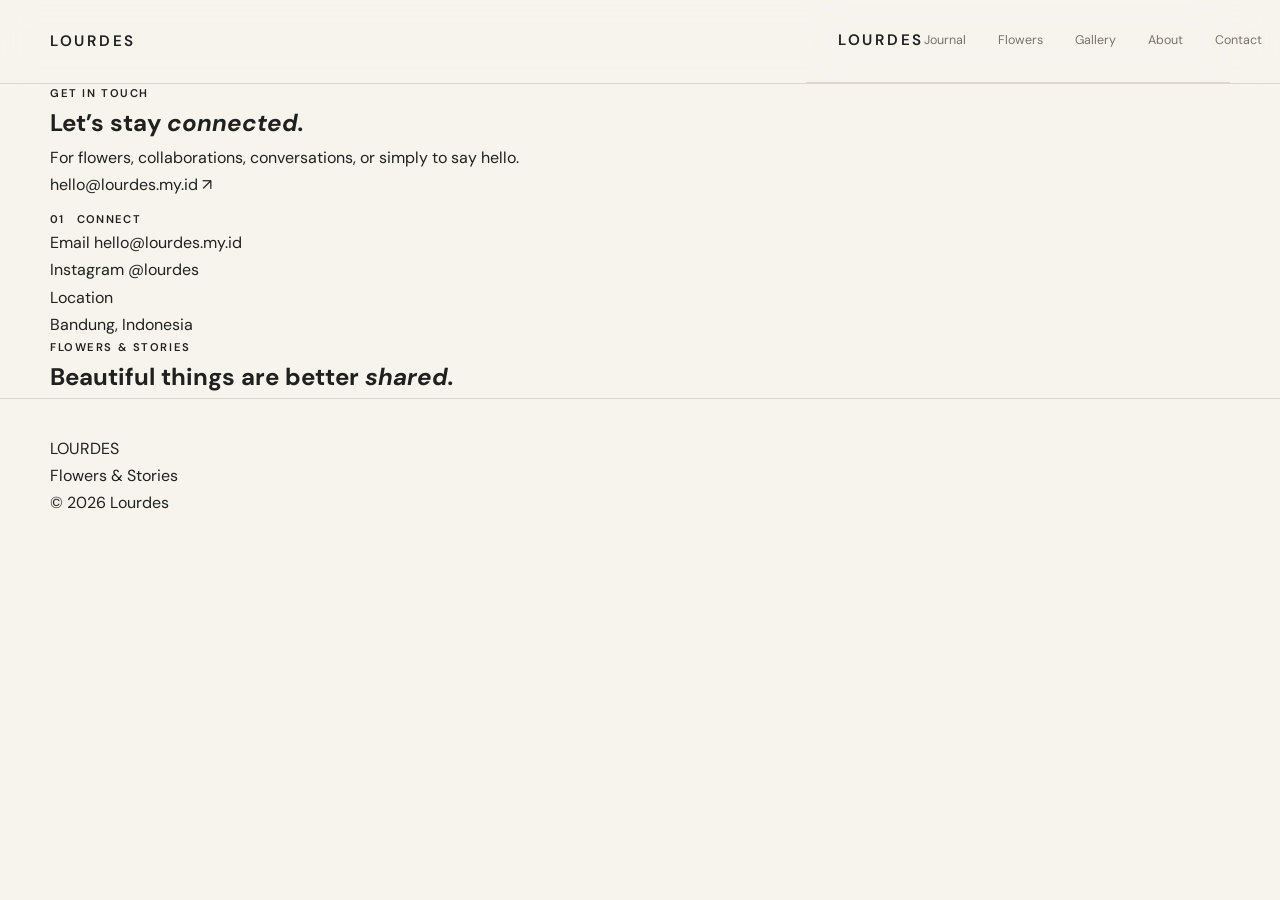
==== pages/contact.html @ 9a00e255 "Build Lourdes website pages and SEO" ====
<!DOCTYPE html>
<html lang="en">
<head>
    <meta charset="UTF-8">
    <meta name="viewport" content="width=device-width, initial-scale=1.0">

    <title>Contact — Lourdes | Flowers & Stories</title>

    <meta
        name="description"
        content="Get in touch with Lourdes for flowers, collaborations, conversations, or simply to say hello."
    >

    <meta
        name="robots"
        content="index, follow"
    >

    <meta
        name="theme-color"
        content="#F7F4EE"
    >

    <link
        rel="canonical"
        href="https://lourdes.my.id/pages/contact.html"
    >

    <!-- Open Graph -->
    <meta property="og:type" content="website">

    <meta
        property="og:title"
        content="Contact — Lourdes | Flowers & Stories"
    >

    <meta
        property="og:description"
        content="Get in touch with Lourdes for flowers, collaborations, conversations, or simply to say hello."
    >

    <meta
        property="og:url"
        content="https://lourdes.my.id/pages/contact.html"
    >

    <meta
        property="og:site_name"
        content="Lourdes"
    >

    <!-- Google Fonts -->
    <link rel="preconnect" href="https://fonts.googleapis.com">
    <link rel="preconnect" href="https://fonts.gstatic.com" crossorigin>

    <link
        href="https://fonts.googleapis.com/css2?family=Cormorant+Garamond:wght@400;500;600&family=DM+Sans:wght@400;500;600&display=swap"
        rel="stylesheet"
    >

    <link rel="stylesheet" href="../style.css">
</head>

<body>

<header class="site-header">
    <div class="container header-inner">

        <a href="../index.html" class="site-logo">
            LOURDES
        </a>

        <header class="site-header">
    <div class="container header-inner">

        <a href="../index.html" class="site-logo">
            LOURDES
        </a>

        <nav class="site-nav">
            <a href="journal.html">Journal</a>
            <a href="flowers.html">Flowers</a>
            <a href="gallery.html">Gallery</a>
            <a href="about.html">About</a>
            <a href="contact.html">Contact</a>
        </nav>

    </div>
</header>

    </div>
</header>


<main>

    <section class="contact-page">

        <div class="container">

            <p class="eyebrow">
                Get in touch
            </p>

            <h1>
                Let’s stay <em>connected.</em>
            </h1>

            <p class="contact-page-description">
                For flowers, collaborations, conversations,
                or simply to say hello.
            </p>

            <a
                href="mailto:hello@lourdes.my.id"
                class="contact-page-email"
            >
                hello@lourdes.my.id
                <span>↗</span>
            </a>

        </div>

    </section>


    <section class="contact-details">

        <div class="container contact-details-grid">

            <div class="section-label">
                <span>01</span>
                <p>Connect</p>
            </div>

            <div class="contact-details-content">

                <div class="contact-detail">

                    <span>Email</span>

                    <a href="mailto:hello@lourdes.my.id">
                        hello@lourdes.my.id
                    </a>

                </div>


                <div class="contact-detail">

                    <span>Instagram</span>

                    <a href="#">
                        @lourdes
                    </a>

                </div>


                <div class="contact-detail">

                    <span>Location</span>

                    <p>
                        Bandung, Indonesia
                    </p>

                </div>

            </div>

        </div>

    </section>


    <section class="contact-closing">

        <div class="container">

            <p class="eyebrow">
                Flowers & Stories
            </p>

            <h2>
                Beautiful things are better <em>shared.</em>
            </h2>

        </div>

    </section>

</main>


<footer class="site-footer">

    <div class="container">

        <div class="footer-brand">
            LOURDES
        </div>

        <p>
            Flowers & Stories
        </p>

        <p>
            © 2026 Lourdes
        </p>

    </div>

</footer>


<script src="../site.js"></script>

</body>
</html>
---- style.css ----
/* =========================
   LOURDES
   MODERN FLOWER STUDIO
========================= */


/* =========================
   DESIGN TOKENS
========================= */

:root {
    --color-bg: #f7f4ee;
    --color-surface: #fcfaf6;

    --color-text: #20211f;
    --color-muted: #77736c;

    --color-botanical: #68705d;
    --color-floral: #b88988;

    --color-border: #ddd8ce;

    --font-display: "Cormorant Garamond", serif;
    --font-body: "DM Sans", sans-serif;

    --container-width: 1180px;
}


/* =========================
   RESET
========================= */

* {
    margin: 0;
    padding: 0;
    box-sizing: border-box;
}

html {
    scroll-behavior: smooth;
}

body {
    background: var(--color-bg);
    color: var(--color-text);

    font-family: var(--font-body);
    font-size: 16px;
    line-height: 1.7;

    -webkit-font-smoothing: antialiased;
}

img {
    display: block;
    max-width: 100%;
}

a {
    color: inherit;
    text-decoration: none;
}


/* =========================
   GLOBAL
========================= */

.container {
    width: min(
        var(--container-width),
        calc(100% - 64px)
    );

    margin-inline: auto;
}

.eyebrow,
.section-label,
.journal-category {
    font-size: 0.7rem;
    font-weight: 600;
    letter-spacing: 0.14em;
    text-transform: uppercase;
}

.section-label {
    color: var(--color-muted);
}


/* =========================
   HEADER
========================= */

.site-header {
    position: sticky;
    top: 0;
    z-index: 1000;

    background: rgba(247, 244, 238, 0.88);

    backdrop-filter: blur(16px);
    -webkit-backdrop-filter: blur(16px);

    border-bottom: 1px solid var(--color-border);
}

.header-inner {
    min-height: 82px;

    display: flex;
    align-items: center;
    justify-content: space-between;
}

.site-logo {
    font-size: 0.95rem;
    font-weight: 600;
    letter-spacing: 0.18em;
}

.site-nav {
    display: flex;
    align-items: center;
    gap: 32px;
}

.site-nav a {
    position: relative;

    font-size: 0.78rem;
    color: var(--color-muted);

    transition:
        color 0.3s ease;
}

.site-nav a::after {
    content: "";

    position: absolute;
    left: 0;
    bottom: -5px;

    width: 100%;
    height: 1px;

    background: var(--color-text);

    transform: scaleX(0);
    transform-origin: right;

    transition:
        transform 0.3s ease;
}

.site-nav a:hover {
    color: var(--color-text);
}

.site-nav a:hover::after {
    transform: scaleX(1);
    transform-origin: left;
}


/* =========================
   HERO
========================= */

.hero {
    min-height: calc(100vh - 78px);
    display: flex;
    align-items: center;
    padding: 80px 0;
}

.hero-grid {
    display: grid;
    grid-template-columns: 0.9fr 1.1fr;
    align-items: center;
    gap: 80px;
}

.hero-content {
    max-width: 520px;
}

.hero h1 {
    margin: 18px 0 28px;
    font-family: var(--font-display);
    font-size: clamp(4rem, 7vw, 7rem);
    font-weight: 400;
    line-height: 0.9;
    letter-spacing: -0.045em;
}

.hero h1 em {
    font-style: italic;
}

.hero-description {
    max-width: 390px;
    margin-bottom: 35px;
    color: var(--text-soft);
    font-size: 0.95rem;
    line-height: 1.8;
}

.hero-link {
    display: inline-flex;
    align-items: center;
    gap: 14px;
    color: var(--text);
    font-size: 0.78rem;
    font-weight: 500;
    letter-spacing: 0.08em;
    text-transform: uppercase;
    border-bottom: 1px solid var(--border);
    padding-bottom: 8px;
    transition: gap 0.3s ease;
}

.hero-link:hover {
    gap: 22px;
}

.hero-image {
    width: 100%;
}

.hero-image-placeholder {
    aspect-ratio: 4 / 5;
    display: flex;
    flex-direction: column;
    align-items: center;
    justify-content: center;
    background:
        linear-gradient(
            145deg,
            #e9e4da 0%,
            #d9d2c5 50%,
            #c8c1b4 100%
        );
    color: rgba(32, 33, 31, 0.65);
    text-align: center;
}

.hero-image-placeholder span {
    font-family: var(--font-display);
    font-size: 2rem;
    letter-spacing: 0.12em;
}

.hero-image-placeholder small {
    margin-top: 8px;
    font-size: 0.65rem;
    letter-spacing: 0.18em;
    text-transform: uppercase;
}

.button {
    display: inline-flex;
    align-items: center;

    margin-top: 36px;
    padding: 14px 24px;

    background: var(--color-text);
    color: var(--color-bg);

    font-size: 0.75rem;
    font-weight: 500;
    letter-spacing: 0.08em;
    text-transform: uppercase;

    transition:
        transform 0.3s ease,
        background 0.3s ease;
}

.button:hover {
    background: var(--color-botanical);
    transform: translateY(-2px);
}


/* =========================
   INTRO
========================= */

.intro {
    padding: 150px 0;
}

.intro-grid {
    display: grid;
    grid-template-columns: 180px 1fr;
    gap: 80px;
}

.intro-label {
    display: flex;
    gap: 12px;
    padding-top: 12px;
    color: var(--text-soft);
    font-size: 0.7rem;
    letter-spacing: 0.12em;
    text-transform: uppercase;
}

.intro-label span {
    color: var(--accent-rose);
}

.intro-content {
    max-width: 760px;
}

.intro-content h2 {
    margin: 0 0 35px;
    font-family: var(--font-display);
    font-size: clamp(3rem, 5vw, 5.5rem);
    font-weight: 400;
    line-height: 0.95;
    letter-spacing: -0.035em;
}

.intro-content h2 em {
    font-style: italic;
}

.intro-content > p {
    max-width: 600px;
    margin-bottom: 35px;
    color: var(--text-soft);
    font-size: 1rem;
    line-height: 1.9;
}

.text-link {
    display: inline-flex;
    align-items: center;
    gap: 14px;
    padding-bottom: 8px;
    border-bottom: 1px solid var(--border);
    color: var(--text);
    font-size: 0.75rem;
    letter-spacing: 0.08em;
    text-transform: uppercase;
    transition: gap 0.3s ease;
}

.text-link:hover {
    gap: 22px;
}


/* =========================
   FLOWERS
========================= */

.flowers {
    padding: 150px 0;
}

.section-heading {
    display: grid;
    grid-template-columns: 180px 1fr;
    gap: 80px;
    margin-bottom: 70px;
}

.section-label {
    display: flex;
    gap: 12px;
    padding-top: 12px;
    color: var(--text-soft);
    font-size: 0.7rem;
    letter-spacing: 0.12em;
    text-transform: uppercase;
}

.section-label span {
    color: var(--accent-rose);
}

.section-title {
    max-width: 760px;
}

.section-title h2 {
    margin: 0 0 30px;
    font-family: var(--font-display);
    font-size: clamp(3rem, 5vw, 5.5rem);
    font-weight: 400;
    line-height: 0.95;
    letter-spacing: -0.035em;
}

.section-title h2 em {
    font-style: italic;
}

.section-title p {
    max-width: 540px;
    color: var(--text-soft);
    line-height: 1.8;
}

.flower-feature {
    width: 100%;
}

.flower-placeholder {
    aspect-ratio: 16 / 9;
    display: flex;
    align-items: flex-end;
    padding: 45px;
    background:
        linear-gradient(
            135deg,
            #e5dfd3 0%,
            #d5cec0 50%,
            #c3bbad 100%
        );
}

.flower-placeholder > div {
    display: flex;
    flex-direction: column;
    gap: 8px;
}

.flower-placeholder span {
    font-family: var(--font-display);
    font-size: 2.4rem;
    letter-spacing: 0.1em;
}

.flower-placeholder small {
    font-size: 0.65rem;
    letter-spacing: 0.15em;
    text-transform: uppercase;
}


/* =========================
   FLOWER PLACEHOLDER
========================= */

.flower-placeholder {
    min-height: 620px;

    display: flex;
    align-items: center;
    justify-content: center;

    background:
        linear-gradient(
            135deg,
            #e9e3d8,
            #dfe3d8
        );
}

.placeholder-content {
    text-align: center;
}

.placeholder-content span {
    display: block;

    margin-bottom: 12px;

    font-size: 0.7rem;
    font-weight: 600;
    letter-spacing: 0.18em;
}

.placeholder-content p {
    color: var(--color-muted);
    font-family: var(--font-display);
    font-size: 1.5rem;
}


/* =========================
   JOURNAL
========================= */

.journal {
    padding: 150px 0;
}

.journal-grid {
    display: grid;
    grid-template-columns: 1.2fr 0.8fr;
    gap: 50px;
    align-items: start;
}

.journal-card {
    display: flex;
    flex-direction: column;
}

.journal-card-small {
    margin-top: 120px;
}

.journal-image {
    aspect-ratio: 4 / 3;
    display: flex;
    align-items: flex-start;
    justify-content: flex-end;
    padding: 20px;
    background: #e3ddd1;
}

.journal-card-small .journal-image {
    aspect-ratio: 4 / 5;
    background: #d7d0c3;
}

.journal-image span {
    font-size: 0.65rem;
    letter-spacing: 0.12em;
    color: var(--text-soft);
}

.journal-info {
    padding-top: 25px;
}

.journal-meta {
    margin-bottom: 12px;
    color: var(--accent-rose);
    font-size: 0.65rem;
    letter-spacing: 0.12em;
    text-transform: uppercase;
}

.journal-info h3 {
    margin-bottom: 12px;
    font-family: var(--font-display);
    font-size: 2.3rem;
    font-weight: 400;
}

.journal-info > p:not(.journal-meta) {
    max-width: 400px;
    margin-bottom: 18px;
    color: var(--text-soft);
    line-height: 1.7;
}

.journal-info a {
    font-size: 0.72rem;
    letter-spacing: 0.08em;
    text-transform: uppercase;
    border-bottom: 1px solid var(--border);
    padding-bottom: 6px;
}


/* =========================
   ABOUT LOURDES
========================= */

.about-lourdes {
    padding: 150px 0;
    background: var(--accent-olive);
    color: var(--surface);
}

.about-lourdes-grid {
    display: grid;
    grid-template-columns: 180px 1fr;
    gap: 80px;
}

.about-label {
    display: flex;
    gap: 12px;
    padding-top: 12px;
    font-size: 0.7rem;
    letter-spacing: 0.12em;
    text-transform: uppercase;
}

.about-label span {
    color: var(--accent-rose);
}

.about-lourdes-content {
    max-width: 760px;
}

.about-lourdes-content h2 {
    margin: 0 0 40px;
    font-family: var(--font-display);
    font-size: clamp(3.5rem, 6vw, 6rem);
    font-weight: 400;
    line-height: 0.9;
    letter-spacing: -0.04em;
}

.about-lourdes-content h2 em {
    font-style: italic;
}

.about-lourdes-content p {
    max-width: 600px;
    margin-bottom: 22px;
    color: rgba(252, 250, 246, 0.72);
    line-height: 1.9;
}


/* =========================
   CONTACT
========================= */

/* =========================
   CONTACT
========================= */

.contact {
    padding: 150px 0;
}

.contact-grid {
    display: grid;
    grid-template-columns: 180px 1fr;
    gap: 80px;
}

.contact-label {
    display: flex;
    gap: 12px;
    padding-top: 12px;
    color: var(--text-soft);
    font-size: 0.7rem;
    letter-spacing: 0.12em;
    text-transform: uppercase;
}

.contact-label span {
    color: var(--accent-rose);
}

.contact-content {
    max-width: 760px;
}

.contact-content h2 {
    margin: 18px 0 30px;
    font-family: var(--font-display);
    font-size: clamp(3.5rem, 6vw, 6rem);
    font-weight: 400;
    line-height: 0.9;
    letter-spacing: -0.04em;
}

.contact-content h2 em {
    font-style: italic;
}

.contact-content > p:not(.eyebrow) {
    max-width: 500px;
    margin-bottom: 35px;
    color: var(--text-soft);
    line-height: 1.8;
}

.contact-email {
    display: inline-flex;
    align-items: center;
    gap: 16px;
    padding-bottom: 10px;
    border-bottom: 1px solid var(--border);
    font-size: 0.85rem;
    letter-spacing: 0.04em;
}

.contact-email span {
    transition: transform 0.3s ease;
}

.contact-email:hover span {
    transform: translate(4px, -4px);
}


/* =========================
   FOOTER
========================= */

.site-footer {
    padding: 36px 0;

    border-top: 1px solid var(--color-border);
}

.footer-inner {
    display: flex;
    justify-content: space-between;
    align-items: center;

    color: var(--color-muted);

    font-size: 0.7rem;
    letter-spacing: 0.08em;
    text-transform: uppercase;
}


/* =========================
   MOBILE
========================= */

@media (max-width: 800px) {

    .contact {
    padding: 100px 0;
}

.contact-grid {
    grid-template-columns: 1fr;
    gap: 30px;
}

.contact-content h2 {
    font-size: 3.5rem;
}

    .about-lourdes {
    padding: 100px 0;
}

.about-lourdes-grid {
    grid-template-columns: 1fr;
    gap: 30px;
}

    .journal {
    padding: 100px 0;
}

.journal-grid {
    grid-template-columns: 1fr;
    gap: 70px;
}

.journal-card-small {
    margin-top: 0;
}

.journal-card-small .journal-image {
    aspect-ratio: 4 / 3;
}

    .flowers {
    padding: 100px 0;
}

.section-heading {
    grid-template-columns: 1fr;
    gap: 30px;
}

.flower-placeholder {
    aspect-ratio: 4 / 5;
    padding: 30px;
}

    .intro {
    padding: 100px 0;
}

.intro-grid {
    grid-template-columns: 1fr;
    gap: 30px;
}

.intro-content h2 {
    font-size: 3.5rem;
}

    .hero {
    padding: 60px 0;
}

.hero-grid {
    grid-template-columns: 1fr;
    gap: 50px;
}

.hero-content {
    max-width: 100%;
}

.hero-image {
    max-width: 520px;
    margin: 0 auto;
}

    .container {
        width: min(
            100% - 32px,
            var(--container-width)
        );
    }

    .header-inner {
        min-height: 70px;
    }

    .site-nav {
        gap: 16px;
    }

    .site-nav a {
        font-size: 0.68rem;
    }

    .hero {
        min-height: calc(100vh - 70px);
    }

    .hero-inner {
        padding: 90px 0;
    }

    .hero h1 {
        font-size: clamp(4rem, 18vw, 6rem);
    }

    .intro,
    .flowers,
    .journal,
    .about {
        padding: 100px 0;
    }

    .intro-grid,
    .about-grid {
        grid-template-columns: 1fr;
        gap: 40px;
    }

    .flower-placeholder {
        min-height: 420px;
    }

    .journal-grid {
        grid-template-columns: 1fr;
    }

    .journal-card {
        min-height: 320px;
        padding: 32px;
    }

    .contact {
        padding: 110px 0;
    }

    .footer-inner {
        flex-direction: column;
        align-items: flex-start;
        gap: 10px;
    }

}


/* =========================
   SMALL MOBILE
========================= */

@media (max-width: 500px) {

    .site-nav {
        gap: 12px;
    }

    .site-nav a {
        font-size: 0.62rem;
    }

    .hero h1 {
        font-size: 4rem;
    }

    .intro h2,
    .section-heading h2,
    .about h2,
    .contact h2 {
        font-size: 3.2rem;
    }

}

/* =========================
   ABOUT PAGE
========================= */

.page-hero {
    padding: 150px 0 110px;
    border-bottom: 1px solid var(--border);
}

.page-hero .eyebrow {
    margin-bottom: 24px;
}

.page-hero h1 {
    max-width: 760px;
    margin: 0 0 28px;
    font-family: "Cormorant Garamond", serif;
    font-size: clamp(3.5rem, 7vw, 6.5rem);
    font-weight: 400;
    line-height: 0.95;
    letter-spacing: -0.03em;
}

.page-hero h1 em {
    font-style: italic;
}

.page-hero-description {
    max-width: 560px;
    margin: 0;
    color: var(--text-muted);
    font-size: 1rem;
    line-height: 1.8;
}


/* ABOUT STORY */

.about-story {
    padding: 120px 0;
}

.about-story-grid {
    display: grid;
    grid-template-columns: 180px 1fr;
    gap: 80px;
}

.about-story-content {
    max-width: 720px;
}

.about-story-content h2,
.about-philosophy h2,
.about-future-content h2,
.about-closing h2 {
    margin: 0 0 40px;
    font-family: "Cormorant Garamond", serif;
    font-size: clamp(2.8rem, 5vw, 5rem);
    font-weight: 400;
    line-height: 1;
    letter-spacing: -0.025em;
}

.about-story-content h2 em,
.about-philosophy h2 em,
.about-future-content h2 em,
.about-closing h2 em {
    font-style: italic;
}

.about-story-content p,
.about-future-content p {
    max-width: 650px;
    margin: 0 0 22px;
    color: var(--text-muted);
    font-size: 1rem;
    line-height: 1.9;
}


/* PHILOSOPHY */

.about-philosophy {
    padding: 140px 0;
    background: var(--surface);
}

.about-philosophy .eyebrow {
    margin-bottom: 28px;
}

.about-philosophy h2 {
    max-width: 850px;
}

.about-philosophy > .container > p:not(.eyebrow) {
    max-width: 650px;
    margin: 0 0 22px;
    color: var(--text-muted);
    line-height: 1.9;
}


/* FUTURE */

.about-future {
    padding: 120px 0;
}

.about-future-grid {
    display: grid;
    grid-template-columns: 180px 1fr;
    gap: 80px;
}

.about-future-content {
    max-width: 720px;
}


/* CLOSING */

.about-closing {
    padding: 150px 0;
    border-top: 1px solid var(--border);
    text-align: center;
}

.about-closing h2 {
    max-width: 800px;
    margin: 0 auto 40px;
}

.about-closing .text-link {
    display: inline-flex;
}


/* ABOUT MOBILE */

@media (max-width: 800px) {

    .page-hero {
        padding: 110px 0 80px;
    }

    .page-hero h1 {
        font-size: clamp(3rem, 15vw, 5rem);
    }

    .about-story,
    .about-future {
        padding: 90px 0;
    }

    .about-story-grid,
    .about-future-grid {
        grid-template-columns: 1fr;
        gap: 45px;
    }

    .about-story-content h2,
    .about-philosophy h2,
    .about-future-content h2,
    .about-closing h2 {
        font-size: clamp(2.8rem, 13vw, 4rem);
    }

    .about-philosophy {
        padding: 100px 0;
    }

    .about-closing {
        padding: 110px 0;
    }

}

/* =========================
   FLOWERS PAGE
========================= */

.flowers-hero {
    padding-bottom: 120px;
}


/* INTRO */

.flowers-intro {
    padding: 120px 0;
    border-bottom: 1px solid var(--border);
}

.flowers-intro-grid {
    display: grid;
    grid-template-columns: 180px 1fr;
    gap: 80px;
}

.flowers-intro-content {
    max-width: 720px;
}

.flowers-intro-content h2,
.flower-feature-info h2,
.flowers-closing h2 {
    margin: 0 0 40px;
    font-family: "Cormorant Garamond", serif;
    font-size: clamp(2.8rem, 5vw, 5rem);
    font-weight: 400;
    line-height: 1;
    letter-spacing: -0.025em;
}

.flowers-intro-content h2 em,
.flower-feature-info h2 em,
.flowers-closing h2 em {
    font-style: italic;
}

.flowers-intro-content p {
    max-width: 650px;
    margin: 0 0 22px;
    color: var(--text-muted);
    line-height: 1.9;
}


/* FEATURE */

.flower-feature-page {
    padding: 120px 0;
}

.flower-feature-image {
    width: 100%;
    margin-bottom: 55px;
}

.flower-feature-image .flower-placeholder {
    min-height: 620px;
}

.flower-feature-info {
    max-width: 680px;
    margin-left: auto;
}

.flower-feature-info .eyebrow {
    margin-bottom: 25px;
}

.flower-feature-info p:last-child {
    max-width: 560px;
    margin: 0;
    color: var(--text-muted);
    line-height: 1.9;
}


/* FLOWER NOTES */

.flower-notes {
    padding: 120px 0;
    background: var(--surface);
}

.flower-notes-grid {
    display: grid;
    grid-template-columns: repeat(3, 1fr);
    gap: 1px;
    margin-top: 80px;
    border-top: 1px solid var(--border);
    border-bottom: 1px solid var(--border);
}

.flower-note {
    min-height: 280px;
    padding: 45px 35px;
    border-right: 1px solid var(--border);
}

.flower-note:last-child {
    border-right: none;
}

.flower-note-number {
    margin-bottom: 55px;
    color: var(--text-muted);
    font-size: 0.75rem;
}

.flower-note h3 {
    margin: 0 0 18px;
    font-family: "Cormorant Garamond", serif;
    font-size: 2.2rem;
    font-weight: 500;
}

.flower-note p {
    max-width: 300px;
    margin: 0;
    color: var(--text-muted);
    font-size: 0.9rem;
    line-height: 1.8;
}


/* CLOSING */

.flowers-closing {
    padding: 150px 0;
    text-align: center;
}

.flowers-closing h2 {
    max-width: 850px;
    margin: 0 auto 40px;
}

.flowers-closing .text-link {
    display: inline-flex;
}


/* FLOWERS MOBILE */

@media (max-width: 800px) {

    .flowers-intro,
    .flower-feature-page,
    .flower-notes {
        padding: 90px 0;
    }

    .flowers-intro-grid {
        grid-template-columns: 1fr;
        gap: 45px;
    }

    .flower-feature-image .flower-placeholder {
        min-height: 430px;
    }

    .flower-feature-info {
        margin-left: 0;
    }

    .flower-notes-grid {
        grid-template-columns: 1fr;
        margin-top: 55px;
    }

    .flower-note {
        min-height: auto;
        padding: 35px 25px;
        border-right: none;
        border-bottom: 1px solid var(--border);
    }

    .flower-note:last-child {
        border-bottom: none;
    }

    .flower-note-number {
        margin-bottom: 35px;
    }

    .flowers-closing {
        padding: 110px 0;
    }

}

/* =========================
   JOURNAL PAGE
========================= */

.journal-featured {
    padding: 120px 0;
}

.journal-featured-image {
    width: 100%;
    margin-bottom: 60px;
}

.journal-placeholder {
    min-height: 620px;
    display: flex;
    align-items: flex-end;
    justify-content: flex-end;
    padding: 40px;
    background: var(--surface);
    border: 1px solid var(--border);
}

.journal-placeholder span {
    font-family: "Cormorant Garamond", serif;
    font-size: 5rem;
    line-height: 1;
    color: var(--text-muted);
}

.journal-featured-content {
    max-width: 720px;
    margin-left: auto;
}

.journal-meta {
    margin: 0 0 22px;
    color: var(--text-muted);
    font-size: 0.72rem;
    letter-spacing: 0.12em;
    text-transform: uppercase;
}

.journal-featured-content h2 {
    margin: 0 0 35px;
    font-family: "Cormorant Garamond", serif;
    font-size: clamp(3rem, 5vw, 5rem);
    font-weight: 400;
    line-height: 1;
    letter-spacing: -0.025em;
}

.journal-featured-content h2 em {
    font-style: italic;
}

.journal-featured-content > p:not(.journal-meta) {
    max-width: 620px;
    margin: 0 0 22px;
    color: var(--text-muted);
    line-height: 1.9;
}

.journal-featured-content .text-link {
    margin-top: 18px;
}


/* STORIES */

.journal-stories {
    padding: 120px 0;
    background: var(--surface);
}

.journal-list {
    margin-top: 80px;
    border-top: 1px solid var(--border);
}

.journal-item {
    display: grid;
    grid-template-columns: 280px 1fr;
    gap: 60px;
    padding: 55px 0;
    border-bottom: 1px solid var(--border);
}

.journal-item-image {
    min-height: 220px;
    display: flex;
    align-items: flex-end;
    justify-content: flex-end;
    padding: 25px;
    background: var(--background);
    border: 1px solid var(--border);
}

.journal-item-image span {
    font-family: "Cormorant Garamond", serif;
    font-size: 3rem;
    color: var(--text-muted);
}

.journal-item-content {
    max-width: 650px;
}

.journal-item-content h3 {
    margin: 0 0 20px;
    font-family: "Cormorant Garamond", serif;
    font-size: clamp(2rem, 3vw, 3rem);
    font-weight: 400;
    line-height: 1.05;
}

.journal-item-content > p:not(.journal-meta) {
    max-width: 560px;
    margin: 0 0 25px;
    color: var(--text-muted);
    line-height: 1.8;
}


/* CLOSING */

.journal-closing {
    padding: 150px 0;
    text-align: center;
}

.journal-closing h2 {
    max-width: 850px;
    margin: 0 auto;
    font-family: "Cormorant Garamond", serif;
    font-size: clamp(3rem, 5vw, 5rem);
    font-weight: 400;
    line-height: 1;
    letter-spacing: -0.025em;
}

.journal-closing h2 em {
    font-style: italic;
}


/* JOURNAL MOBILE */

@media (max-width: 800px) {

    .journal-featured,
    .journal-stories {
        padding: 90px 0;
    }

    .journal-placeholder {
        min-height: 420px;
        padding: 25px;
    }

    .journal-placeholder span {
        font-size: 4rem;
    }

    .journal-featured-content {
        margin-left: 0;
    }

    .journal-item {
        grid-template-columns: 1fr;
        gap: 35px;
        padding: 40px 0;
    }

    .journal-item-image {
        min-height: 250px;
    }

    .journal-closing {
        padding: 110px 0;
    }

}
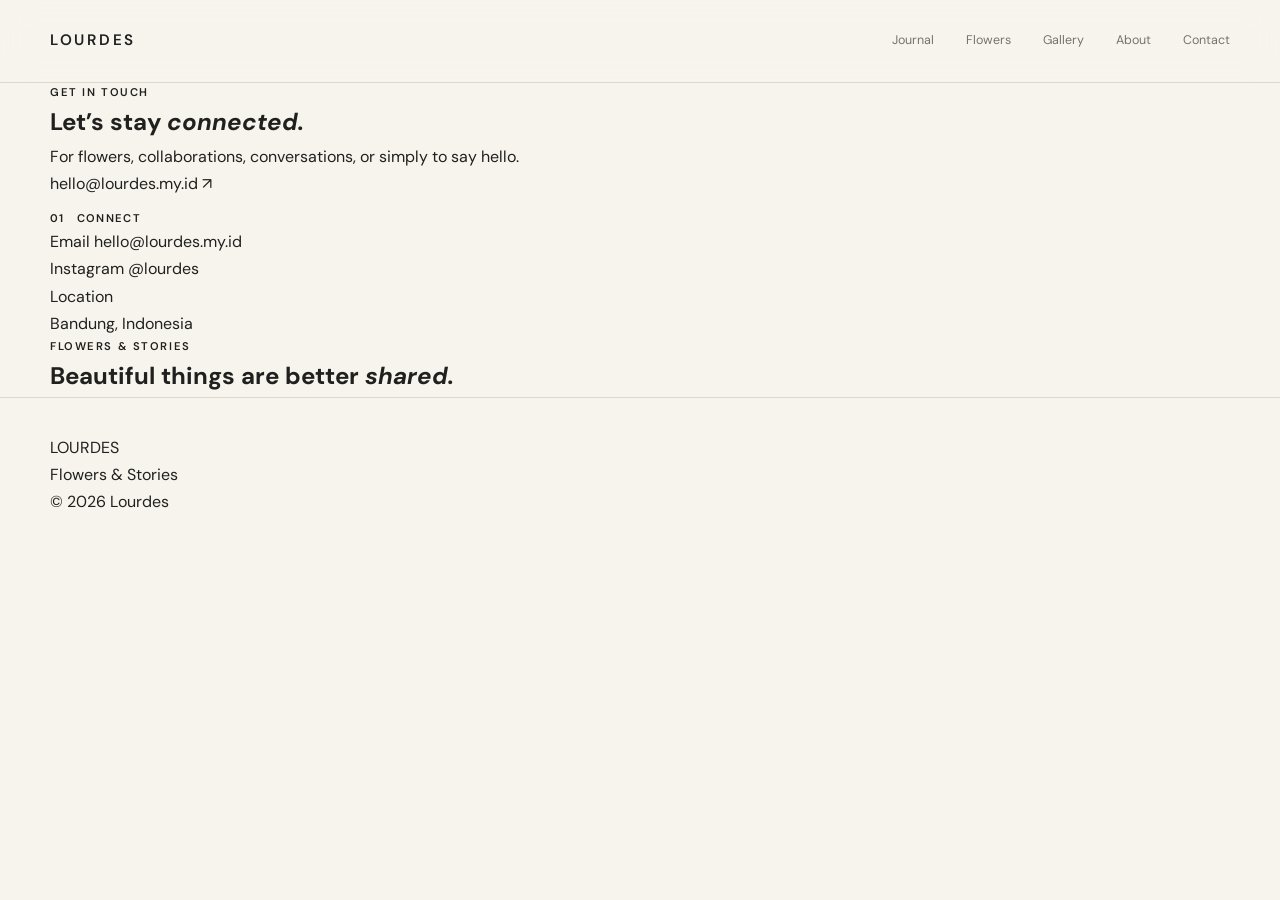
==== commit eecb52d1: "Refine Lourdes homepage" ====
--- a/pages/contact.html
+++ b/pages/contact.html
@@ -64,13 +64,6 @@
 <body>
 
 <header class="site-header">
-    <div class="container header-inner">
-
-        <a href="../index.html" class="site-logo">
-            LOURDES
-        </a>
-
-        <header class="site-header">
     <div class="container header-inner">
 
         <a href="../index.html" class="site-logo">
